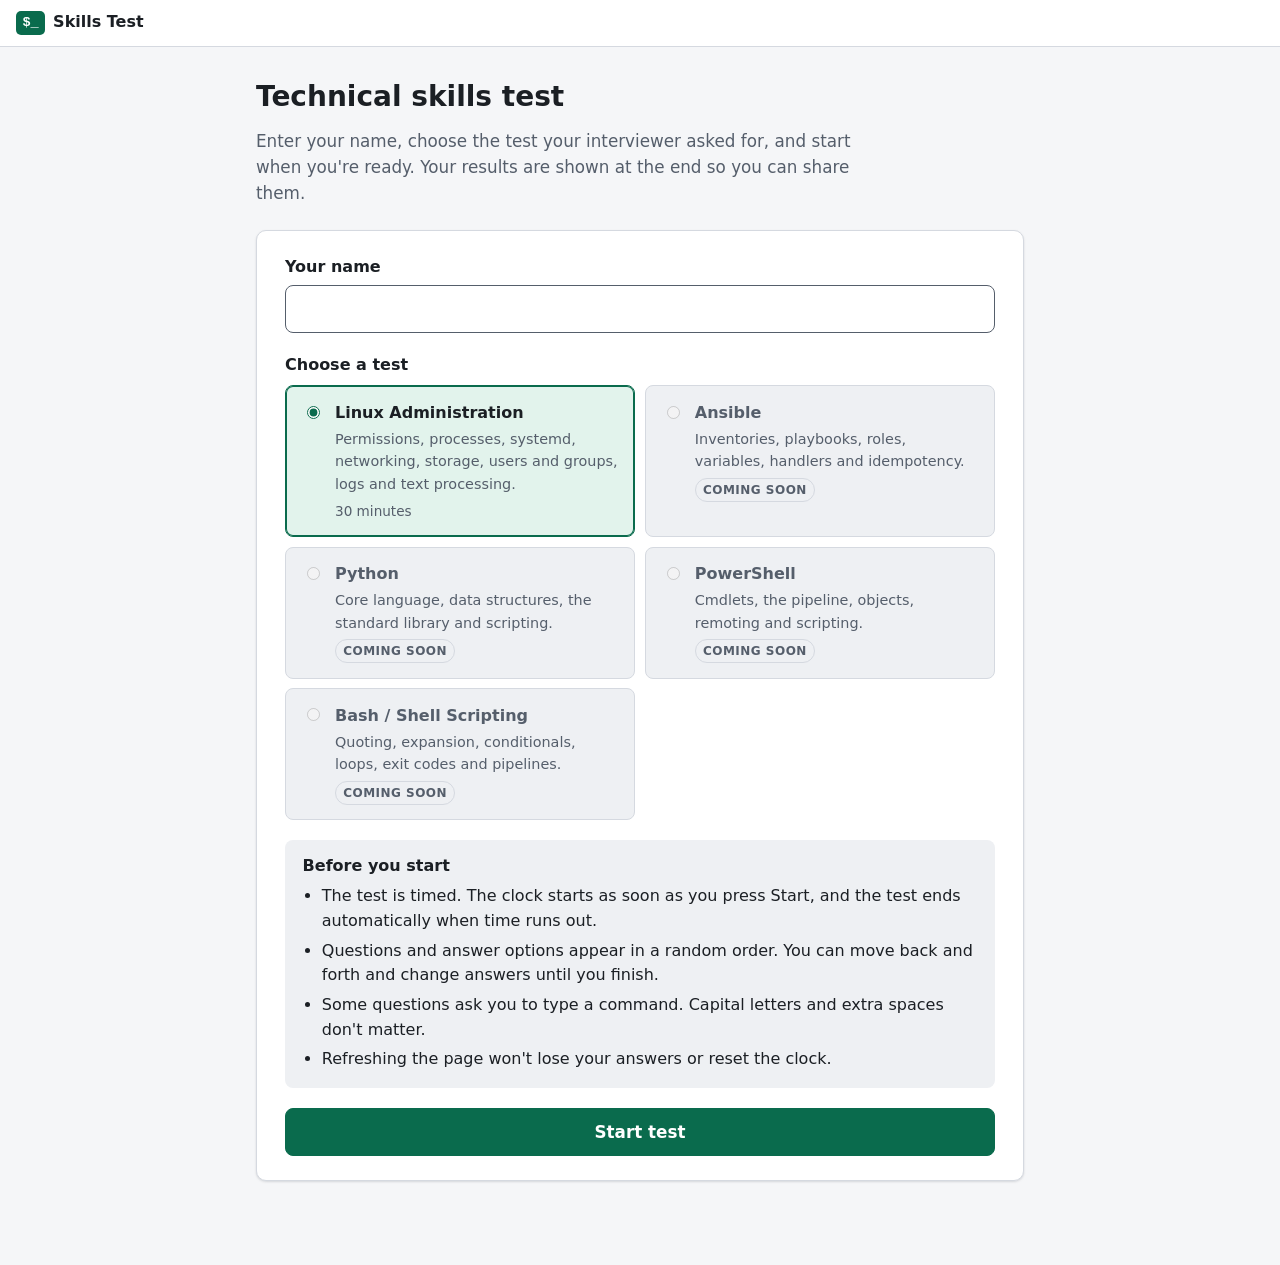
==== index.html @ 44931254 "Add first version of the skills-test site with a Linux Admin test Static, dependency-free site for G" ====
<!doctype html>
<html lang="en">
<head>
  <meta charset="utf-8">
  <meta name="viewport" content="width=device-width, initial-scale=1">
  <title>Skills Test</title>
  <meta name="description" content="Timed technical skills tests for interviews.">
  <link rel="stylesheet" href="assets/css/style.css">
</head>
<body data-page="landing">
  <a class="skip-link" href="#main">Skip to content</a>
  <header class="topbar">
    <a class="brand" href="index.html"><span class="brand-mark" aria-hidden="true">$_</span> Skills Test</a>
  </header>

  <main id="main" class="container">
    <section class="hero">
      <h1>Technical skills test</h1>
      <p class="lede">Enter your name, choose the test your interviewer asked for, and start when you're ready.
        Your results are shown at the end so you can share them.</p>
    </section>

    <form id="start-form" class="card" novalidate>
      <div class="field">
        <label for="candidate">Your name</label>
        <input id="candidate" name="candidate" type="text" autocomplete="name" maxlength="80" required
               aria-describedby="name-error">
        <p id="name-error" class="field-error" hidden>Please enter your name.</p>
      </div>

      <fieldset class="test-picker">
        <legend>Choose a test</legend>
        <div id="test-list" class="test-grid"></div>
        <p id="test-error" class="field-error" hidden>Please choose a test.</p>
      </fieldset>

      <div class="rules">
        <h2>Before you start</h2>
        <ul>
          <li>The test is timed. The clock starts as soon as you press Start, and the test ends automatically when time runs out.</li>
          <li>Questions and answer options appear in a random order. You can move back and forth and change answers until you finish.</li>
          <li>Some questions ask you to type a command. Capital letters and extra spaces don't matter.</li>
          <li>Refreshing the page won't lose your answers or reset the clock.</li>
        </ul>
      </div>

      <button type="submit" class="btn btn-primary btn-large">Start test</button>
    </form>
  </main>

  <script src="data/tests.js"></script>
  <script src="assets/js/app.js"></script>
</body>
</html>
---- assets/css/style.css ----
/* Skills Test styles. Light and dark themes via CSS variables. */

:root {
  --bg: #f5f6f8;
  --surface: #ffffff;
  --surface-2: #eef0f3;
  --text: #1b1f24;
  --muted: #555e6b;
  --border: #d5d9e0;
  --accent: #0a6b4d;
  --accent-hover: #08573e;
  --accent-text: #ffffff;
  --accent-soft: #e2f3ec;
  --ok: #0a6b4d;
  --ok-soft: #e2f3ec;
  --bad: #b3261e;
  --bad-soft: #fbe9e7;
  --warn: #8a5300;
  --warn-soft: #fff3dc;
  --code-bg: #eef0f3;
  --code-text: #1b1f24;
  --focus: #1a5fd0;
  --radius: 10px;
  --shadow: 0 1px 2px rgba(16, 24, 40, 0.06), 0 1px 3px rgba(16, 24, 40, 0.08);
  --mono: ui-monospace, "Cascadia Code", "SFMono-Regular", Menlo, Consolas, "Liberation Mono", monospace;
  --sans: system-ui, -apple-system, "Segoe UI", Roboto, "Helvetica Neue", Arial, sans-serif;
  color-scheme: light;
}

@media (prefers-color-scheme: dark) {
  :root {
    --bg: #0f1216;
    --surface: #171b21;
    --surface-2: #1f242c;
    --text: #e6e9ee;
    --muted: #a3acb9;
    --border: #2e3540;
    --accent: #3ecf8e;
    --accent-hover: #5fdaa2;
    --accent-text: #062a1b;
    --accent-soft: #143326;
    --ok: #4ad295;
    --ok-soft: #143326;
    --bad: #ff8a80;
    --bad-soft: #3a1a18;
    --warn: #ffc069;
    --warn-soft: #3a2a10;
    --code-bg: #0b0e12;
    --code-text: #d7f5e6;
    --focus: #7fb0ff;
    --shadow: none;
    color-scheme: dark;
  }
}

*, *::before, *::after { box-sizing: border-box; }

html { -webkit-text-size-adjust: 100%; }

body {
  margin: 0;
  background: var(--bg);
  color: var(--text);
  font-family: var(--sans);
  font-size: 1rem;
  line-height: 1.55;
}

h1, h2, h3 { line-height: 1.25; margin: 0 0 0.5em; }
h1 { font-size: 1.75rem; }
h2 { font-size: 1.2rem; }
h3 { font-size: 1.05rem; }
p { margin: 0 0 0.75em; }

a { color: var(--accent); }

code, pre, .mono { font-family: var(--mono); }
code {
  font-size: 0.92em;
  background: var(--code-bg);
  color: var(--code-text);
  padding: 0.1em 0.35em;
  border-radius: 4px;
  overflow-wrap: anywhere;
}
pre.code {
  background: var(--code-bg);
  color: var(--code-text);
  border: 1px solid var(--border);
  border-radius: 8px;
  padding: 0.85rem 1rem;
  overflow-x: auto;
  margin: 0 0 1rem;
}
pre.code code { background: none; padding: 0; font-size: 0.95rem; }

:focus-visible { outline: 3px solid var(--focus); outline-offset: 2px; }
[tabindex="-1"]:focus { outline: none; }

[hidden] { display: none !important; }

.visually-hidden {
  position: absolute !important;
  width: 1px; height: 1px;
  overflow: hidden;
  clip: rect(0 0 0 0);
  white-space: nowrap;
}

.skip-link {
  position: absolute;
  left: 1rem; top: -3rem;
  background: var(--surface);
  color: var(--text);
  padding: 0.5rem 0.75rem;
  border-radius: 6px;
  z-index: 10;
}
.skip-link:focus { top: 0.5rem; }

.muted { color: var(--muted); font-weight: normal; }

/* ---------- layout ---------- */

.topbar {
  position: sticky;
  top: 0;
  z-index: 5;
  display: flex;
  align-items: center;
  gap: 1rem;
  padding: 0.65rem 1rem;
  background: var(--surface);
  border-bottom: 1px solid var(--border);
}
.brand {
  display: inline-flex;
  align-items: center;
  gap: 0.5rem;
  color: var(--text);
  font-weight: 650;
  text-decoration: none;
  white-space: nowrap;
}
.brand-mark {
  font-family: var(--mono);
  font-size: 0.85rem;
  background: var(--accent);
  color: var(--accent-text);
  padding: 0.1rem 0.4rem;
  border-radius: 5px;
}
.topbar-title {
  color: var(--muted);
  overflow: hidden;
  text-overflow: ellipsis;
  white-space: nowrap;
  min-width: 0;
}
.timer {
  margin-left: auto;
  font-family: var(--mono);
  font-size: 1.1rem;
  font-weight: 600;
  padding: 0.2rem 0.6rem;
  border-radius: 6px;
  border: 1px solid var(--border);
  background: var(--surface-2);
  font-variant-numeric: tabular-nums;
}
.timer.is-warn { color: var(--warn); background: var(--warn-soft); border-color: currentColor; }
.timer.is-danger { color: var(--bad); background: var(--bad-soft); border-color: currentColor; }

.container {
  max-width: 800px;
  margin: 0 auto;
  padding: 1.5rem 1rem 4rem;
}

.card {
  background: var(--surface);
  border: 1px solid var(--border);
  border-radius: var(--radius);
  box-shadow: var(--shadow);
  padding: 1.25rem;
  margin-bottom: 1.25rem;
}
@media (min-width: 600px) {
  .card { padding: 1.5rem 1.75rem; }
}

/* ---------- buttons ---------- */

.btn {
  display: inline-flex;
  align-items: center;
  justify-content: center;
  gap: 0.4rem;
  min-height: 2.6rem;
  padding: 0.5rem 1.1rem;
  font: inherit;
  font-weight: 600;
  color: var(--text);
  background: var(--surface);
  border: 1px solid var(--border);
  border-radius: 8px;
  cursor: pointer;
  text-decoration: none;
}
.btn:hover { background: var(--surface-2); }
.btn:disabled { opacity: 0.5; cursor: not-allowed; }
.btn-primary { background: var(--accent); border-color: var(--accent); color: var(--accent-text); }
.btn-primary:hover { background: var(--accent-hover); border-color: var(--accent-hover); }
.btn-ghost { background: transparent; }
.btn-large { width: 100%; min-height: 3rem; font-size: 1.05rem; }

/* ---------- forms ---------- */

.field { margin-bottom: 1.25rem; }
.field label { display: block; font-weight: 600; margin-bottom: 0.35rem; }
input[type="text"] {
  width: 100%;
  font: inherit;
  padding: 0.65rem 0.8rem;
  color: var(--text);
  background: var(--surface);
  border: 1px solid var(--muted);
  border-radius: 8px;
}
input.mono { font-family: var(--mono); }
input[aria-invalid="true"] { border-color: var(--bad); }
.field-error { color: var(--bad); font-weight: 600; margin: 0.35rem 0 0; }
.hint { color: var(--muted); font-size: 0.92rem; }

fieldset { border: 0; margin: 0; padding: 0; min-width: 0; }
legend { padding: 0; }

/* ---------- landing ---------- */

.hero { margin: 0.5rem 0 1.5rem; }
.lede { color: var(--muted); font-size: 1.05rem; max-width: 60ch; }

.test-picker legend { font-weight: 600; margin-bottom: 0.5rem; }
.test-grid { display: grid; gap: 0.6rem; margin-bottom: 1.25rem; }
@media (min-width: 640px) {
  .test-grid { grid-template-columns: 1fr 1fr; }
}
.test-card {
  position: relative;
  display: flex;
  gap: 0.75rem;
  align-items: flex-start;
  padding: 0.9rem 1rem;
  border: 1px solid var(--border);
  border-radius: 8px;
  background: var(--surface);
  cursor: pointer;
}
.test-card:hover { border-color: var(--accent); }
.test-card:has(input:checked) { border-color: var(--accent); background: var(--accent-soft); box-shadow: inset 0 0 0 1px var(--accent); }
.test-card:has(input:focus-visible) { outline: 3px solid var(--focus); outline-offset: 2px; }
.test-card input { margin-top: 0.3rem; accent-color: var(--accent); }
.test-card.is-soon { cursor: not-allowed; background: var(--surface-2); }
.test-card.is-soon:hover { border-color: var(--border); }
.test-card.is-soon .test-card-title { color: var(--muted); }
.test-card-body { display: flex; flex-direction: column; gap: 0.15rem; }
.test-card-title { font-weight: 650; }
.test-card-desc { font-size: 0.9rem; color: var(--muted); }
.test-card-meta { font-size: 0.85rem; color: var(--muted); margin-top: 0.2rem; }
.badge {
  display: inline-block;
  font-size: 0.75rem;
  font-weight: 650;
  text-transform: uppercase;
  letter-spacing: 0.04em;
  padding: 0.1rem 0.45rem;
  border-radius: 999px;
  border: 1px solid var(--border);
  color: var(--muted);
}

.rules {
  background: var(--surface-2);
  border-radius: 8px;
  padding: 1rem 1.1rem 0.25rem;
  margin-bottom: 1.25rem;
}
.rules h2 { font-size: 1rem; }
.rules ul { margin: 0 0 0.75rem; padding-left: 1.2rem; }
.rules li { margin-bottom: 0.3rem; }

/* ---------- quiz ---------- */

.progress {
  height: 6px;
  background: var(--surface-2);
  border-radius: 999px;
  overflow: hidden;
  margin-bottom: 0.75rem;
}
.progress-bar { height: 100%; width: 0; background: var(--accent); transition: width 0.2s ease; }

.q-meta { color: var(--muted); font-size: 0.92rem; margin-bottom: 0.5rem; }
.q-text { font-size: 1.15rem; font-weight: 600; margin-bottom: 1rem; }

.options legend { margin-bottom: 0.6rem; }
.option {
  display: flex;
  gap: 0.75rem;
  align-items: flex-start;
  padding: 0.75rem 0.9rem;
  margin-bottom: 0.5rem;
  border: 1px solid var(--border);
  border-radius: 8px;
  cursor: pointer;
}
.option:hover { border-color: var(--accent); }
.option:has(input:checked) { border-color: var(--accent); background: var(--accent-soft); }
.option input { margin-top: 0.3rem; flex: none; width: 1.05rem; height: 1.05rem; accent-color: var(--accent); }

.q-actions { display: flex; flex-wrap: wrap; gap: 0.6rem; margin-bottom: 1.5rem; }
.q-actions #finish-btn { margin-left: auto; }

.q-grid-title { font-size: 0.95rem; }
.q-grid { display: flex; flex-wrap: wrap; gap: 0.4rem; }
.q-dot {
  width: 2.4rem;
  height: 2.4rem;
  font: inherit;
  font-size: 0.9rem;
  font-variant-numeric: tabular-nums;
  color: var(--text);
  background: var(--surface);
  border: 1px solid var(--border);
  border-radius: 6px;
  cursor: pointer;
}
.q-dot.is-done { background: var(--accent-soft); border-color: var(--accent); }
.q-dot[aria-current="step"] { box-shadow: inset 0 0 0 2px var(--text); font-weight: 700; }

dialog {
  max-width: 28rem;
  width: calc(100% - 2rem);
  padding: 1.5rem;
  color: var(--text);
  background: var(--surface);
  border: 1px solid var(--border);
  border-radius: var(--radius);
}
dialog::backdrop { background: rgba(0, 0, 0, 0.55); }
.dialog-actions { display: flex; flex-wrap: wrap; justify-content: flex-end; gap: 0.6rem; margin-top: 1rem; }

/* ---------- results ---------- */

.eyebrow {
  text-transform: uppercase;
  letter-spacing: 0.08em;
  font-size: 0.8rem;
  font-weight: 700;
  color: var(--accent);
  margin-bottom: 0.25rem;
}
.score { display: flex; align-items: baseline; gap: 1rem; flex-wrap: wrap; margin: 0.5rem 0; }
.score-num { font-size: 2.6rem; font-weight: 750; font-variant-numeric: tabular-nums; }
.score-pct { font-size: 1.5rem; font-weight: 650; color: var(--accent); }

.meter {
  display: block;
  height: 10px;
  background: var(--surface-2);
  border-radius: 999px;
  overflow: hidden;
  margin-bottom: 1.25rem;
}
.meter > span { display: block; height: 100%; background: var(--accent); border-radius: 999px; }
.meter-small { display: inline-block; width: 6rem; height: 8px; margin: 0 0.6rem 0 0; vertical-align: middle; }

.facts {
  display: grid;
  grid-template-columns: repeat(auto-fit, minmax(10rem, 1fr));
  gap: 0.75rem 1.5rem;
  margin: 0;
}
.facts dt { font-size: 0.8rem; color: var(--muted); text-transform: uppercase; letter-spacing: 0.05em; }
.facts dd { margin: 0; font-weight: 600; overflow-wrap: anywhere; }

.result-actions { display: flex; flex-wrap: wrap; gap: 0.6rem; margin-bottom: 0.5rem; }
.copy-fallback {
  width: 100%;
  font-family: var(--mono);
  font-size: 0.85rem;
  color: var(--text);
  background: var(--surface);
  border: 1px solid var(--border);
  border-radius: 8px;
  padding: 0.75rem;
  margin-bottom: 1rem;
}

.cat-table { width: 100%; border-collapse: collapse; }
.cat-table th, .cat-table td { text-align: left; padding: 0.55rem 0.4rem; border-bottom: 1px solid var(--border); }
.cat-table thead th { font-size: 0.8rem; color: var(--muted); text-transform: uppercase; letter-spacing: 0.05em; }
.cat-table tbody th { font-weight: 600; }
.cat-table tr:last-child th, .cat-table tr:last-child td { border-bottom: 0; }
.num { font-variant-numeric: tabular-nums; white-space: nowrap; }
.bar-cell { white-space: nowrap; }

.review-section > h2 { margin: 1.5rem 0 0.75rem; }
.review { list-style: none; padding: 0; margin: 0; }
.review-item {
  background: var(--surface);
  border: 1px solid var(--border);
  border-left: 5px solid var(--border);
  border-radius: var(--radius);
  padding: 1rem 1.2rem;
  margin-bottom: 0.9rem;
  break-inside: avoid;
}
.review-item.is-correct { border-left-color: var(--ok); }
.review-item.is-incorrect { border-left-color: var(--bad); }
.review-item.is-unanswered { border-left-color: var(--warn); }
.review-head { display: flex; flex-wrap: wrap; align-items: center; gap: 0.6rem; margin-bottom: 0.5rem; font-size: 0.9rem; }
.review-q { font-size: 1rem; font-weight: 600; }

.pill {
  font-size: 0.78rem;
  font-weight: 700;
  padding: 0.1rem 0.55rem;
  border-radius: 999px;
  border: 1px solid currentColor;
}
.pill-correct { color: var(--ok); background: var(--ok-soft); }
.pill-incorrect { color: var(--bad); background: var(--bad-soft); }
.pill-unanswered { color: var(--warn); background: var(--warn-soft); }

.review-options { list-style: none; padding: 0; margin: 0 0 0.75rem; }
.review-options li {
  padding: 0.45rem 0.7rem;
  margin-bottom: 0.35rem;
  border: 1px solid var(--border);
  border-radius: 6px;
}
.review-options li.is-answer { border-color: var(--ok); background: var(--ok-soft); }
.review-options li.is-picked:not(.is-answer) { border-color: var(--bad); background: var(--bad-soft); }
.tag {
  display: inline-block;
  font-size: 0.75rem;
  font-weight: 700;
  margin-left: 0.25rem;
  padding: 0 0.4rem;
  border-radius: 4px;
  white-space: nowrap;
}
.tag-answer { color: var(--ok); border: 1px solid var(--ok); }
.tag-picked { color: var(--text); border: 1px solid var(--muted); }

.label { font-weight: 700; }
.explanation {
  background: var(--surface-2);
  border-radius: 6px;
  padding: 0.7rem 0.85rem;
  font-size: 0.95rem;
}

/* ---------- print ---------- */

@media print {
  :root {
    --bg: #fff; --surface: #fff; --surface-2: #f2f2f2; --text: #000; --muted: #444;
    --border: #bbb; --accent: #0a6b4d; --code-bg: #f2f2f2; --code-text: #000;
    --ok: #0a6b4d; --ok-soft: #fff; --bad: #b3261e; --bad-soft: #fff; --warn: #8a5300; --warn-soft: #fff;
    --accent-soft: #fff;
  }
  body { font-size: 11pt; }
  .topbar, .skip-link, .no-print, #quiz, dialog { display: none !important; }
  .container { max-width: none; padding: 0; }
  .card, .review-item { box-shadow: none; }
  .meter, .meter > span { -webkit-print-color-adjust: exact; print-color-adjust: exact; }
  a { color: inherit; text-decoration: none; }
}

@media (prefers-reduced-motion: reduce) {
  * { transition: none !important; }
}
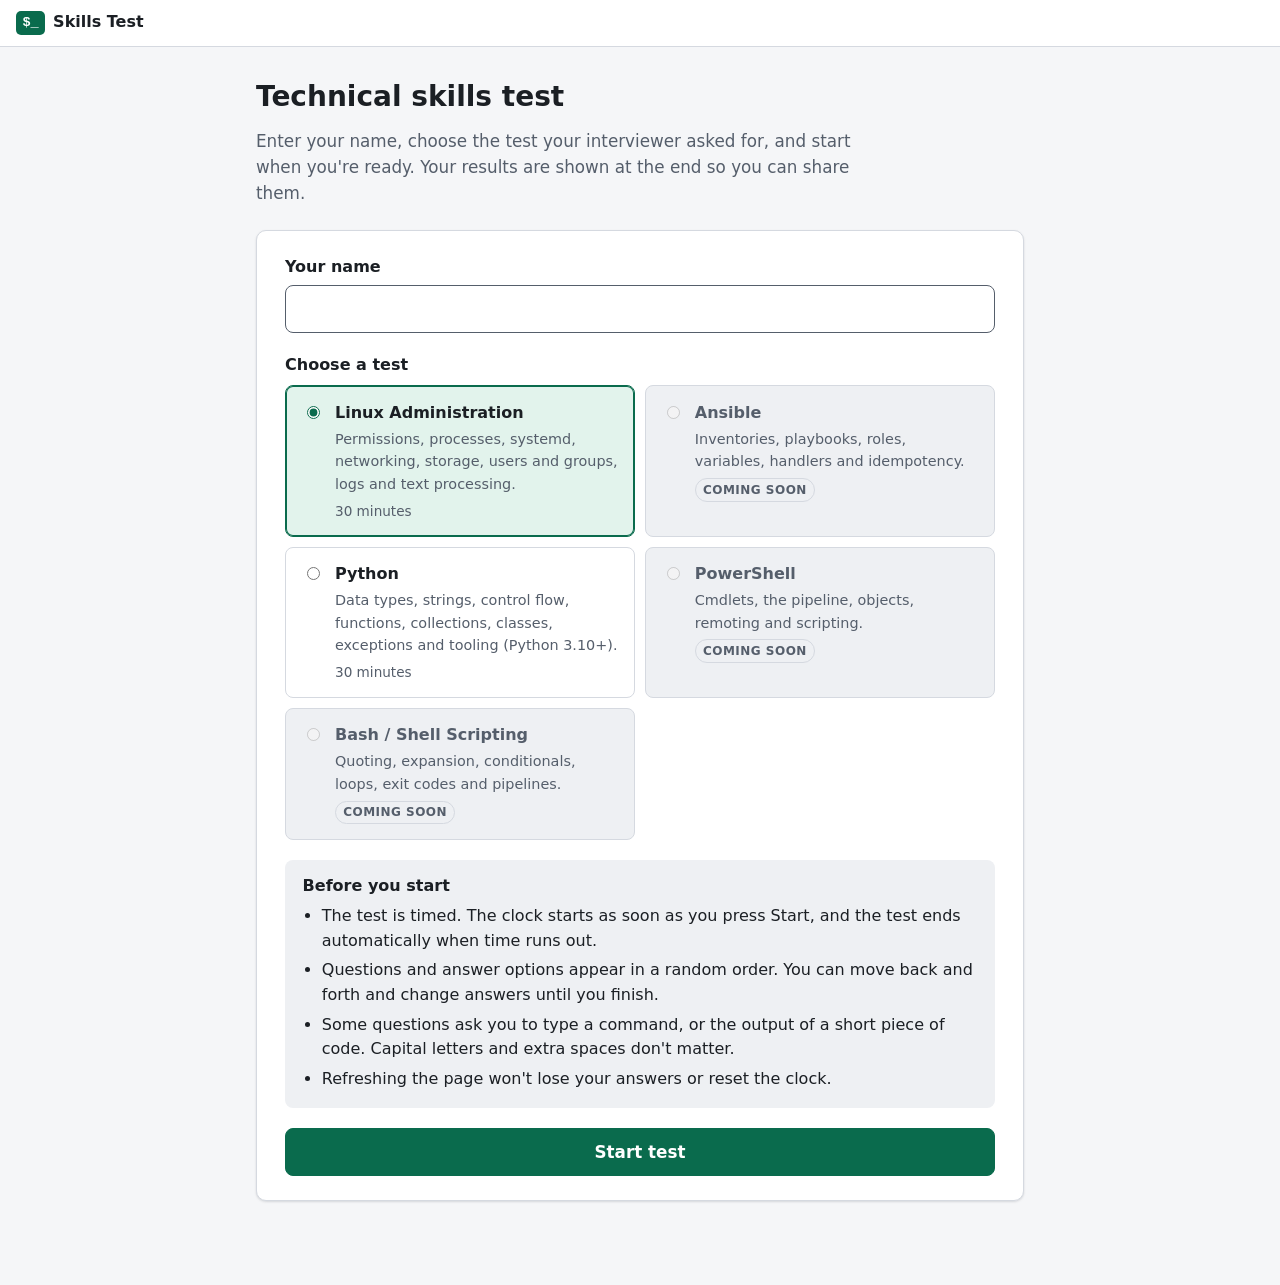
==== commit 104f5859: "Add Python test (27 questions) - data/python.js: Python 3.10+ bank covering data types, strings, con" ====
--- a/index.html
+++ b/index.html
@@ -39,7 +39,7 @@
         <ul>
           <li>The test is timed. The clock starts as soon as you press Start, and the test ends automatically when time runs out.</li>
           <li>Questions and answer options appear in a random order. You can move back and forth and change answers until you finish.</li>
-          <li>Some questions ask you to type a command. Capital letters and extra spaces don't matter.</li>
+          <li>Some questions ask you to type a command, or the output of a short piece of code. Capital letters and extra spaces don't matter.</li>
           <li>Refreshing the page won't lose your answers or reset the clock.</li>
         </ul>
       </div>
